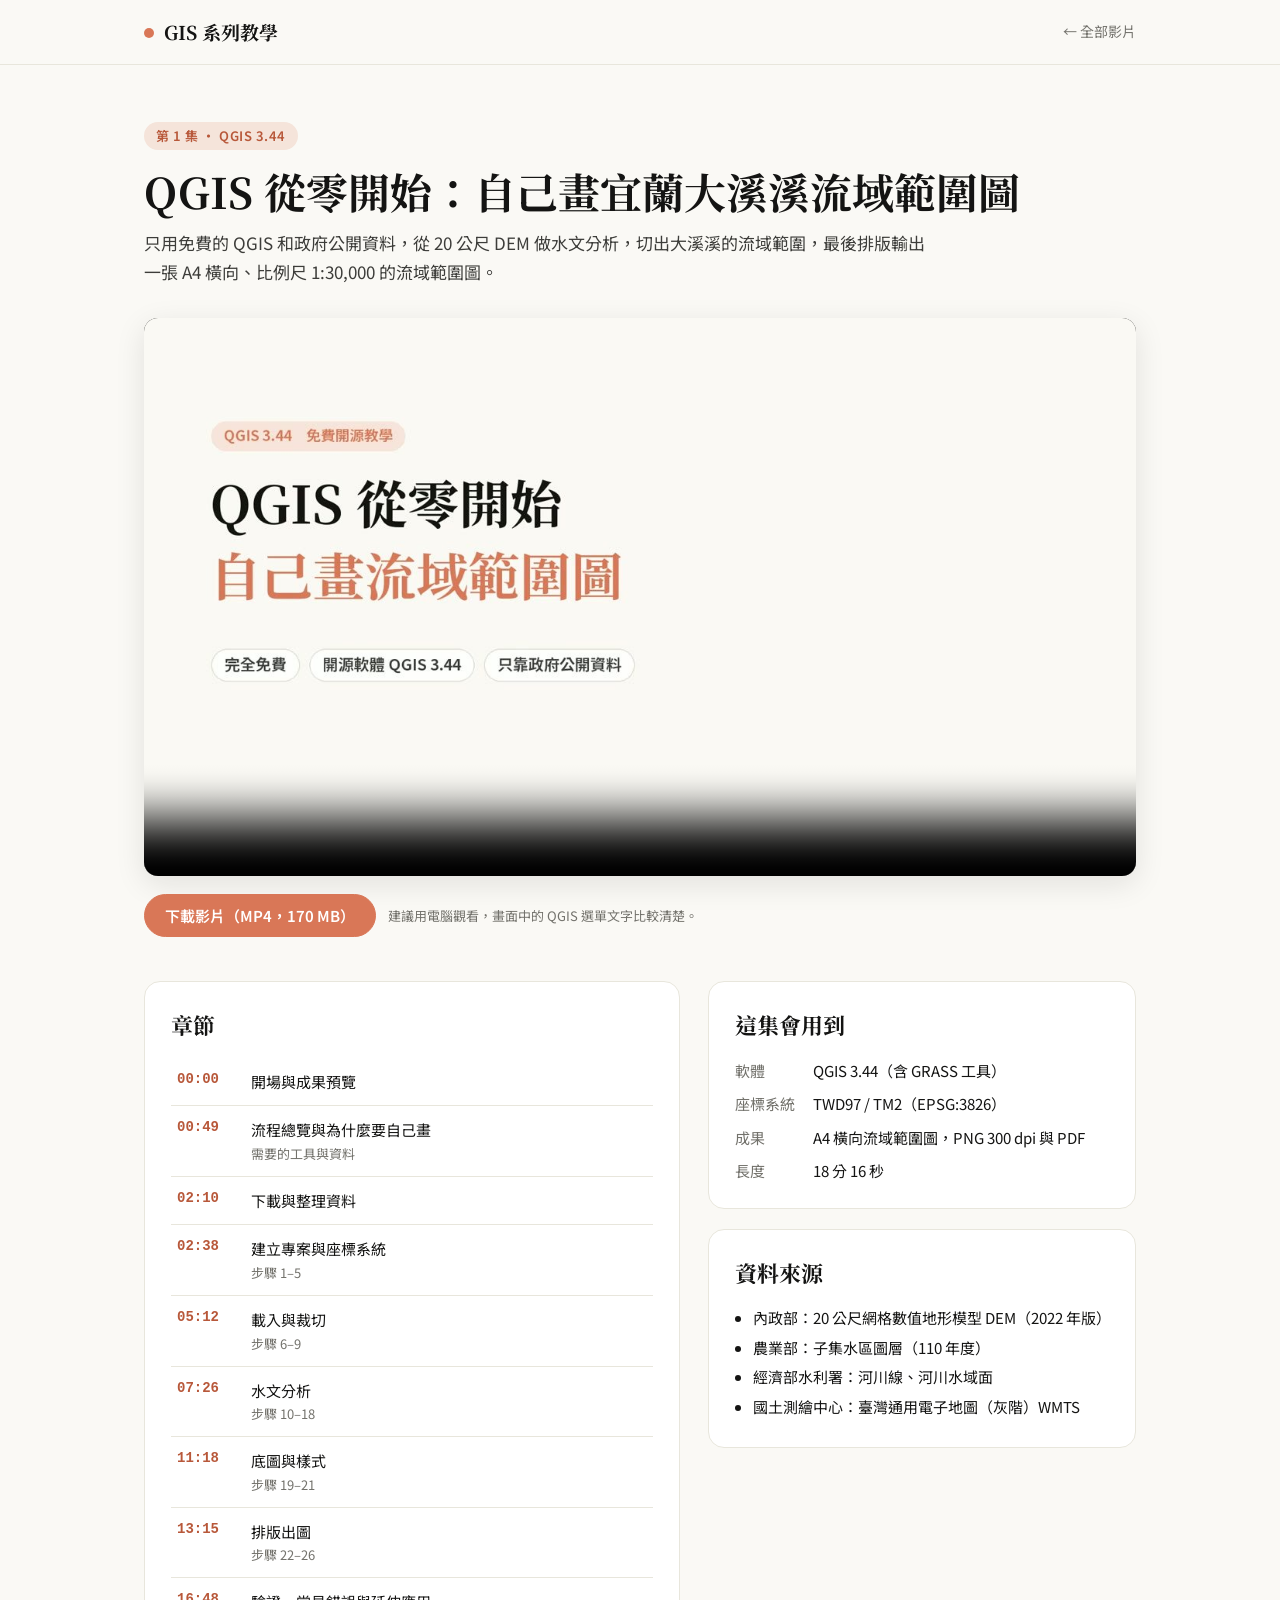
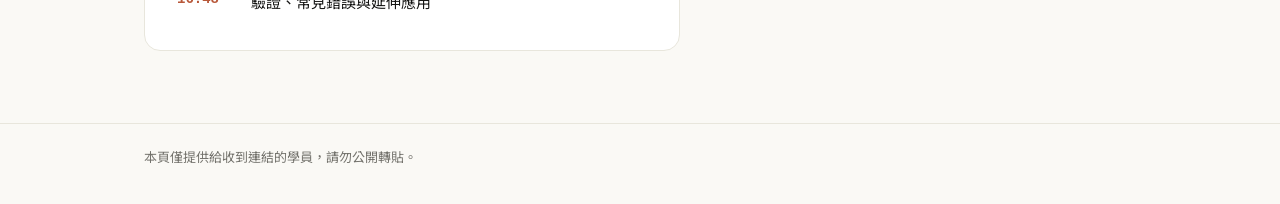
==== qqcyImNN0tmT/v01/index.html @ 38f423c4 "第 1 集：大溪溪流域範圍圖教學頁面 Co-Authored-By: Claude Opus 5.5 <noreply@anthropic.com>" ====
<!DOCTYPE html>
<html lang="zh-Hant-TW">
<head>
<meta charset="utf-8">
<meta name="viewport" content="width=device-width, initial-scale=1">
<meta name="robots" content="noindex, nofollow, noarchive">
<meta name="referrer" content="no-referrer">
<title>第 1 集｜QGIS 從零開始：自己畫宜蘭大溪溪流域範圍圖</title>
<link rel="preconnect" href="https://fonts.googleapis.com">
<link rel="preconnect" href="https://fonts.gstatic.com" crossorigin>
<link href="https://fonts.googleapis.com/css2?family=Noto+Sans+TC:wght@400;600;700&family=Noto+Serif+TC:wght@600;700&display=swap" rel="stylesheet">
<link rel="stylesheet" href="../../assets/site.css">
</head>
<body>
<header class="site"><div class="wrap">
  <a class="brand" href="../">GIS 系列教學</a>
  <a class="nav-back" href="../">← 全部影片</a>
</div></header>

<main class="wrap">
  <section class="hero" style="padding-bottom:0">
    <span class="kicker">第 1 集 · QGIS 3.44</span>
    <h1>QGIS 從零開始：自己畫宜蘭大溪溪流域範圍圖</h1>
    <p class="lead">只用免費的 QGIS 和政府公開資料，從 20 公尺 DEM 做水文分析，切出大溪溪的流域範圍，最後排版輸出一張 A4 橫向、比例尺 1:30,000 的流域範圍圖。</p>
  </section>

  <section class="player">
    <video id="v" controls preload="metadata" playsinline poster="../../assets/v01-poster.jpg">
      <source src="https://github.com/A3218654/lessons/releases/download/v01/daxi-watershed-qgis.mp4" type="video/mp4">
      你的瀏覽器無法播放影片，請改用下方按鈕下載觀看。
    </video>
    <div class="actions">
      <a class="btn" href="https://github.com/A3218654/lessons/releases/download/v01/daxi-watershed-qgis.mp4" download>下載影片（MP4，170 MB）</a>
      <span class="note">建議用電腦觀看，畫面中的 QGIS 選單文字比較清楚。</span>
    </div>
  </section>

  <section class="cols">
    <div class="panel">
      <h2>章節</h2>
      <ol class="chapters" id="chapters">
        <li><button data-t="0"><span class="t">00:00</span><span class="n">開場與成果預覽</span></button></li>
        <li><button data-t="49"><span class="t">00:49</span><span class="n">流程總覽與為什麼要自己畫<span class="s">需要的工具與資料</span></span></button></li>
        <li><button data-t="130"><span class="t">02:10</span><span class="n">下載與整理資料</span></button></li>
        <li><button data-t="158"><span class="t">02:38</span><span class="n">建立專案與座標系統<span class="s">步驟 1–5</span></span></button></li>
        <li><button data-t="312"><span class="t">05:12</span><span class="n">載入與裁切<span class="s">步驟 6–9</span></span></button></li>
        <li><button data-t="446"><span class="t">07:26</span><span class="n">水文分析<span class="s">步驟 10–18</span></span></button></li>
        <li><button data-t="678"><span class="t">11:18</span><span class="n">底圖與樣式<span class="s">步驟 19–21</span></span></button></li>
        <li><button data-t="795"><span class="t">13:15</span><span class="n">排版出圖<span class="s">步驟 22–26</span></span></button></li>
        <li><button data-t="1008"><span class="t">16:48</span><span class="n">驗證、常見錯誤與延伸應用</span></button></li>
      </ol>
    </div>

    <div>
      <div class="panel">
        <h2>這集會用到</h2>
        <dl class="facts">
          <dt>軟體</dt><dd>QGIS 3.44（含 GRASS 工具）</dd>
          <dt>座標系統</dt><dd>TWD97 / TM2（EPSG:3826）</dd>
          <dt>成果</dt><dd>A4 橫向流域範圍圖，PNG 300 dpi 與 PDF</dd>
          <dt>長度</dt><dd>18 分 16 秒</dd>
        </dl>
      </div>
      <div class="panel">
        <h2>資料來源</h2>
        <ul class="src">
          <li>內政部：20 公尺網格數值地形模型 DEM（2022 年版）</li>
          <li>農業部：子集水區圖層（110 年度）</li>
          <li>經濟部水利署：河川線、河川水域面</li>
          <li>國土測繪中心：臺灣通用電子地圖（灰階）WMTS</li>
        </ul>
      </div>
    </div>
  </section>
</main>

<footer class="site"><div class="wrap">本頁僅提供給收到連結的學員，請勿公開轉貼。</div></footer>

<script>
  const v = document.getElementById('v');
  const btns = [...document.querySelectorAll('#chapters button')];
  btns.forEach(b => b.addEventListener('click', () => {
    v.currentTime = +b.dataset.t;
    v.play();
    v.scrollIntoView({ behavior: 'smooth', block: 'center' });
  }));
  v.addEventListener('timeupdate', () => {
    let cur = 0;
    btns.forEach((b, i) => { if (v.currentTime >= +b.dataset.t) cur = i; });
    btns.forEach((b, i) => b.classList.toggle('on', i === cur));
  });
</script>
</body>
</html>
---- assets/site.css ----
:root {
  --ivory: #FAF9F5;
  --paper: #FFFFFF;
  --ink: #141413;
  --ink2: #3D3D3A;
  --muted: #73726C;
  --line: #E8E6DC;
  --clay: #D97757;
  --clay-deep: #B8583A;
  --clay-soft: #F5E4DA;
  --serif: "Noto Serif TC", "Songti TC", serif;
  --sans: "Noto Sans TC", "PingFang TC", "Microsoft JhengHei", sans-serif;
}
* { box-sizing: border-box; }
html { background: var(--ivory); }
body { margin: 0; color: var(--ink); font-family: var(--sans); line-height: 1.7; -webkit-font-smoothing: antialiased; }
a { color: var(--clay-deep); }
.wrap { max-width: 1040px; margin: 0 auto; padding: 0 24px; }

header.site { border-bottom: 1px solid var(--line); }
header.site .wrap { display: flex; align-items: center; justify-content: space-between; height: 64px; }
.brand { font-family: var(--serif); font-weight: 700; font-size: 19px; color: var(--ink); text-decoration: none; }
.brand::before { content: ""; display: inline-block; width: 10px; height: 10px; border-radius: 50%; background: var(--clay); margin-right: 10px; vertical-align: 2px; }
.nav-back { font-size: 14px; color: var(--muted); text-decoration: none; }
.nav-back:hover { color: var(--clay-deep); }

.kicker { display: inline-block; font-size: 13px; font-weight: 600; letter-spacing: .04em; color: var(--clay-deep); background: var(--clay-soft); padding: 3px 12px; border-radius: 999px; }
h1 { font-family: var(--serif); font-weight: 700; font-size: clamp(28px, 4.2vw, 42px); line-height: 1.3; margin: 14px 0 10px; }
h2 { font-family: var(--serif); font-weight: 700; font-size: 22px; margin: 0 0 14px; }
.lead { color: var(--ink2); font-size: 17px; max-width: 46em; margin: 0; }

.hero { padding: 56px 0 28px; }
.grid { display: grid; grid-template-columns: repeat(auto-fill, minmax(300px, 1fr)); gap: 24px; padding-bottom: 72px; }
.card { display: block; background: var(--paper); border: 1px solid var(--line); border-radius: 16px; overflow: hidden; text-decoration: none; color: inherit; transition: transform .15s, box-shadow .15s; }
.card:hover { transform: translateY(-3px); box-shadow: 0 10px 28px rgba(20, 20, 19, .08); }
.card img { display: block; width: 100%; aspect-ratio: 16 / 9; object-fit: cover; border-bottom: 1px solid var(--line); }
.card .body { padding: 16px 20px 20px; }
.card .ep { font-size: 13px; color: var(--clay-deep); font-weight: 600; }
.card h3 { font-family: var(--serif); font-size: 19px; margin: 4px 0 6px; line-height: 1.45; }
.card .meta { font-size: 14px; color: var(--muted); }
.card.soon { border-style: dashed; background: transparent; display: grid; place-items: center; min-height: 240px; color: var(--muted); font-size: 15px; }
.card.soon:hover { transform: none; box-shadow: none; }

.player { padding: 32px 0 8px; }
.player video { display: block; width: 100%; aspect-ratio: 16 / 9; background: #000; border-radius: 14px; box-shadow: 0 8px 30px rgba(20, 20, 19, .10); }
.actions { display: flex; flex-wrap: wrap; gap: 12px; align-items: center; margin: 18px 0 0; }
.btn { display: inline-flex; align-items: center; gap: 8px; font: 600 15px var(--sans); padding: 10px 20px; border-radius: 999px; text-decoration: none; border: 1px solid var(--clay); background: var(--clay); color: #fff; cursor: pointer; }
.btn:hover { background: var(--clay-deep); border-color: var(--clay-deep); }
.btn.ghost { background: transparent; color: var(--clay-deep); }
.btn.ghost:hover { background: var(--clay-soft); }
.note { font-size: 13px; color: var(--muted); }

.cols { display: grid; grid-template-columns: 1.25fr 1fr; gap: 28px; padding: 36px 0 72px; }
@media (max-width: 820px) { .cols { grid-template-columns: 1fr; } }
.panel { background: var(--paper); border: 1px solid var(--line); border-radius: 16px; padding: 24px 26px; }
.chapters { list-style: none; margin: 0; padding: 0; }
.chapters li + li { border-top: 1px solid var(--line); }
.chapters button { all: unset; box-sizing: border-box; display: grid; grid-template-columns: 64px 1fr; gap: 10px; width: 100%; padding: 11px 6px; cursor: pointer; border-radius: 8px; }
.chapters button:hover, .chapters button.on { background: var(--clay-soft); }
.chapters .t { font: 600 14px ui-monospace, "Cascadia Mono", Consolas, monospace; color: var(--clay-deep); padding-top: 2px; }
.chapters .n { font-size: 15px; }
.chapters .s { display: block; font-size: 13px; color: var(--muted); }
dl.facts { margin: 0; display: grid; grid-template-columns: auto 1fr; gap: 8px 18px; font-size: 15px; }
dl.facts dt { color: var(--muted); }
dl.facts dd { margin: 0; }
.panel + .panel { margin-top: 20px; }
ul.src { margin: 0; padding-left: 1.2em; font-size: 15px; }
ul.src li { margin: 4px 0; }

footer.site { border-top: 1px solid var(--line); padding: 22px 0 36px; font-size: 13px; color: var(--muted); }
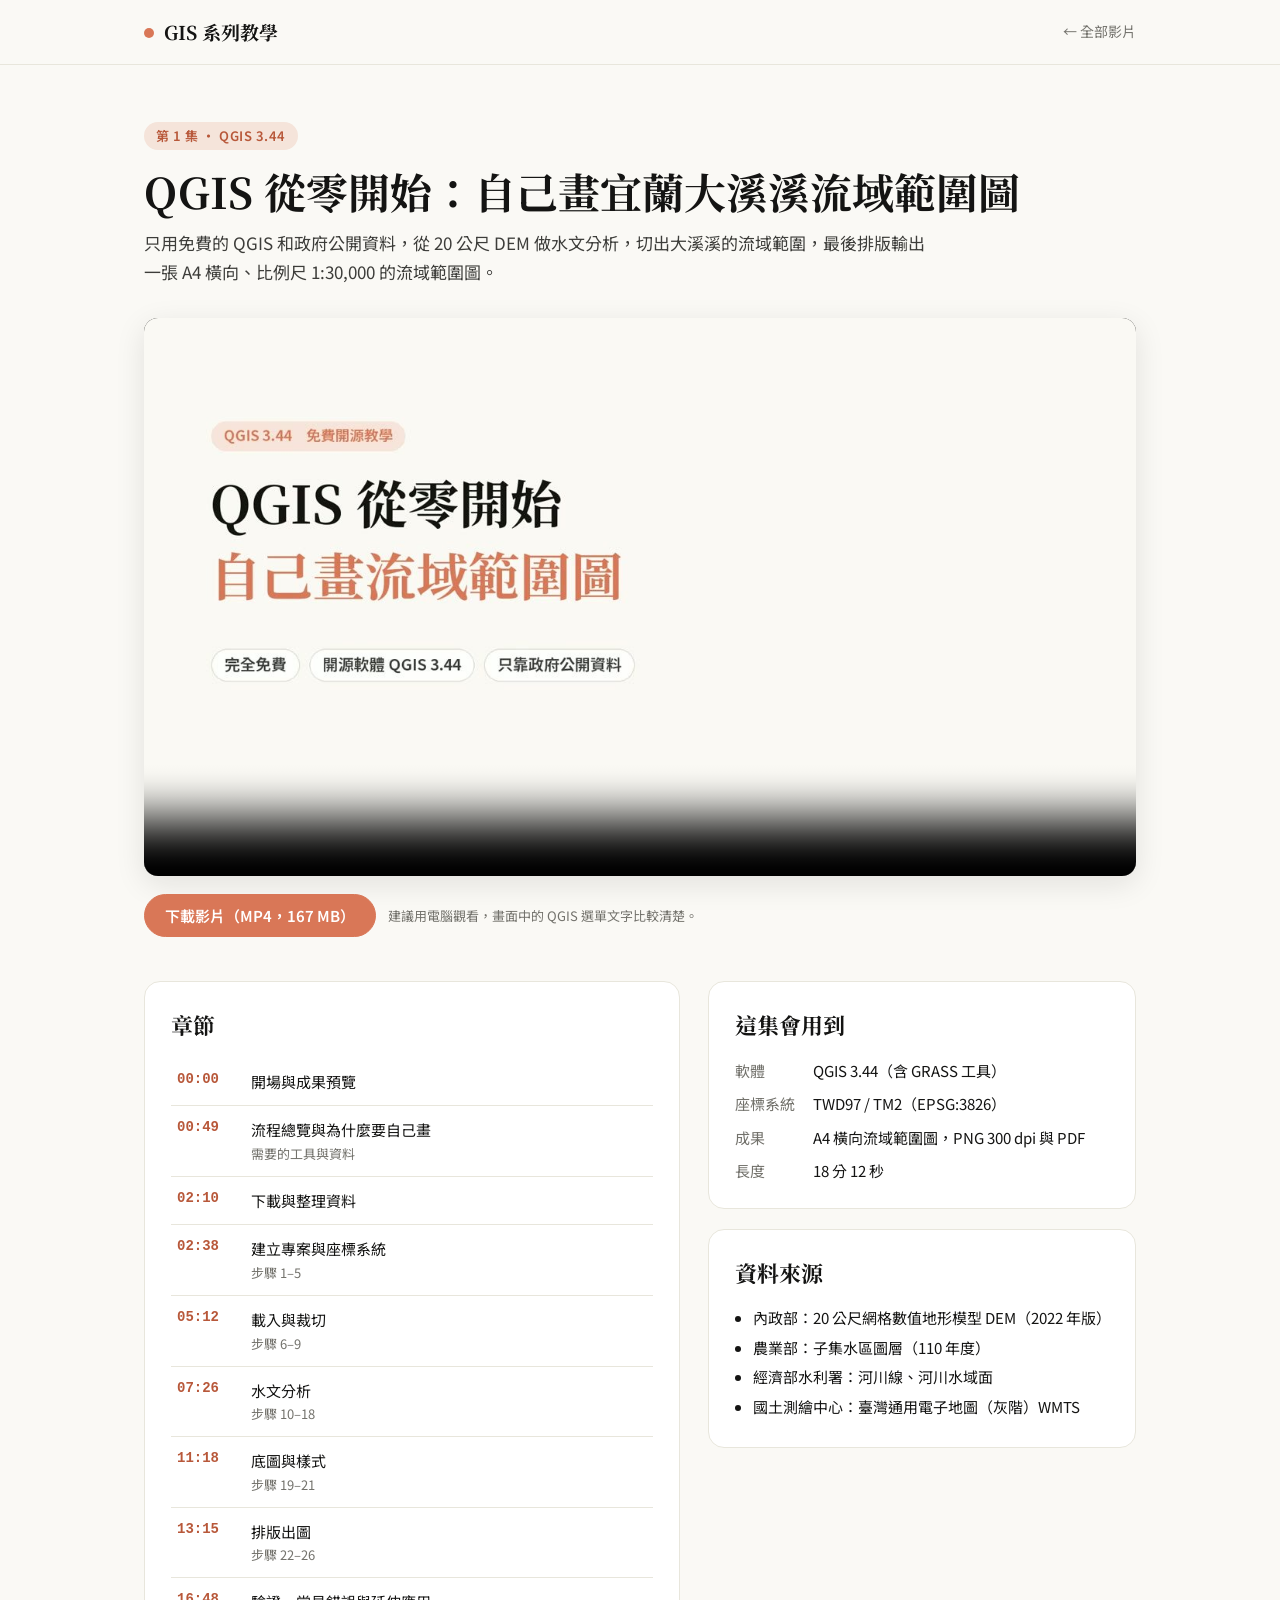
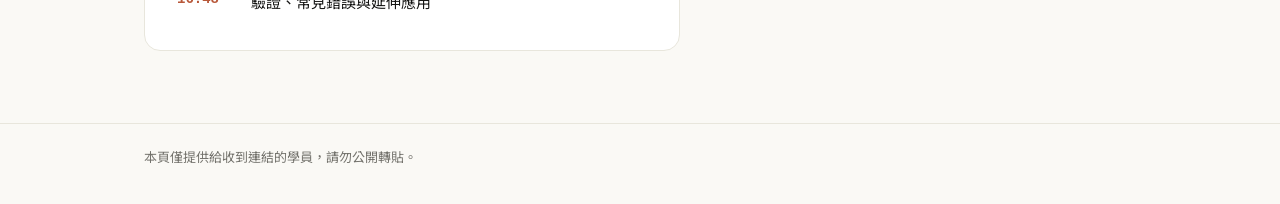
==== commit 2bd6ad09: "第 1 集：移除結尾按讚訂閱段落，更新長度 Co-Authored-By: Claude Opus 5.5 <noreply@anthropic.com>" ====
--- a/qqcyImNN0tmT/v01/index.html
+++ b/qqcyImNN0tmT/v01/index.html
@@ -30,7 +30,7 @@
       你的瀏覽器無法播放影片，請改用下方按鈕下載觀看。
     </video>
     <div class="actions">
-      <a class="btn" href="https://github.com/A3218654/lessons/releases/download/v01/daxi-watershed-qgis.mp4" download>下載影片（MP4，170 MB）</a>
+      <a class="btn" href="https://github.com/A3218654/lessons/releases/download/v01/daxi-watershed-qgis.mp4" download>下載影片（MP4，167 MB）</a>
       <span class="note">建議用電腦觀看，畫面中的 QGIS 選單文字比較清楚。</span>
     </div>
   </section>
@@ -58,7 +58,7 @@
           <dt>軟體</dt><dd>QGIS 3.44（含 GRASS 工具）</dd>
           <dt>座標系統</dt><dd>TWD97 / TM2（EPSG:3826）</dd>
           <dt>成果</dt><dd>A4 橫向流域範圍圖，PNG 300 dpi 與 PDF</dd>
-          <dt>長度</dt><dd>18 分 16 秒</dd>
+          <dt>長度</dt><dd>18 分 12 秒</dd>
         </dl>
       </div>
       <div class="panel">
